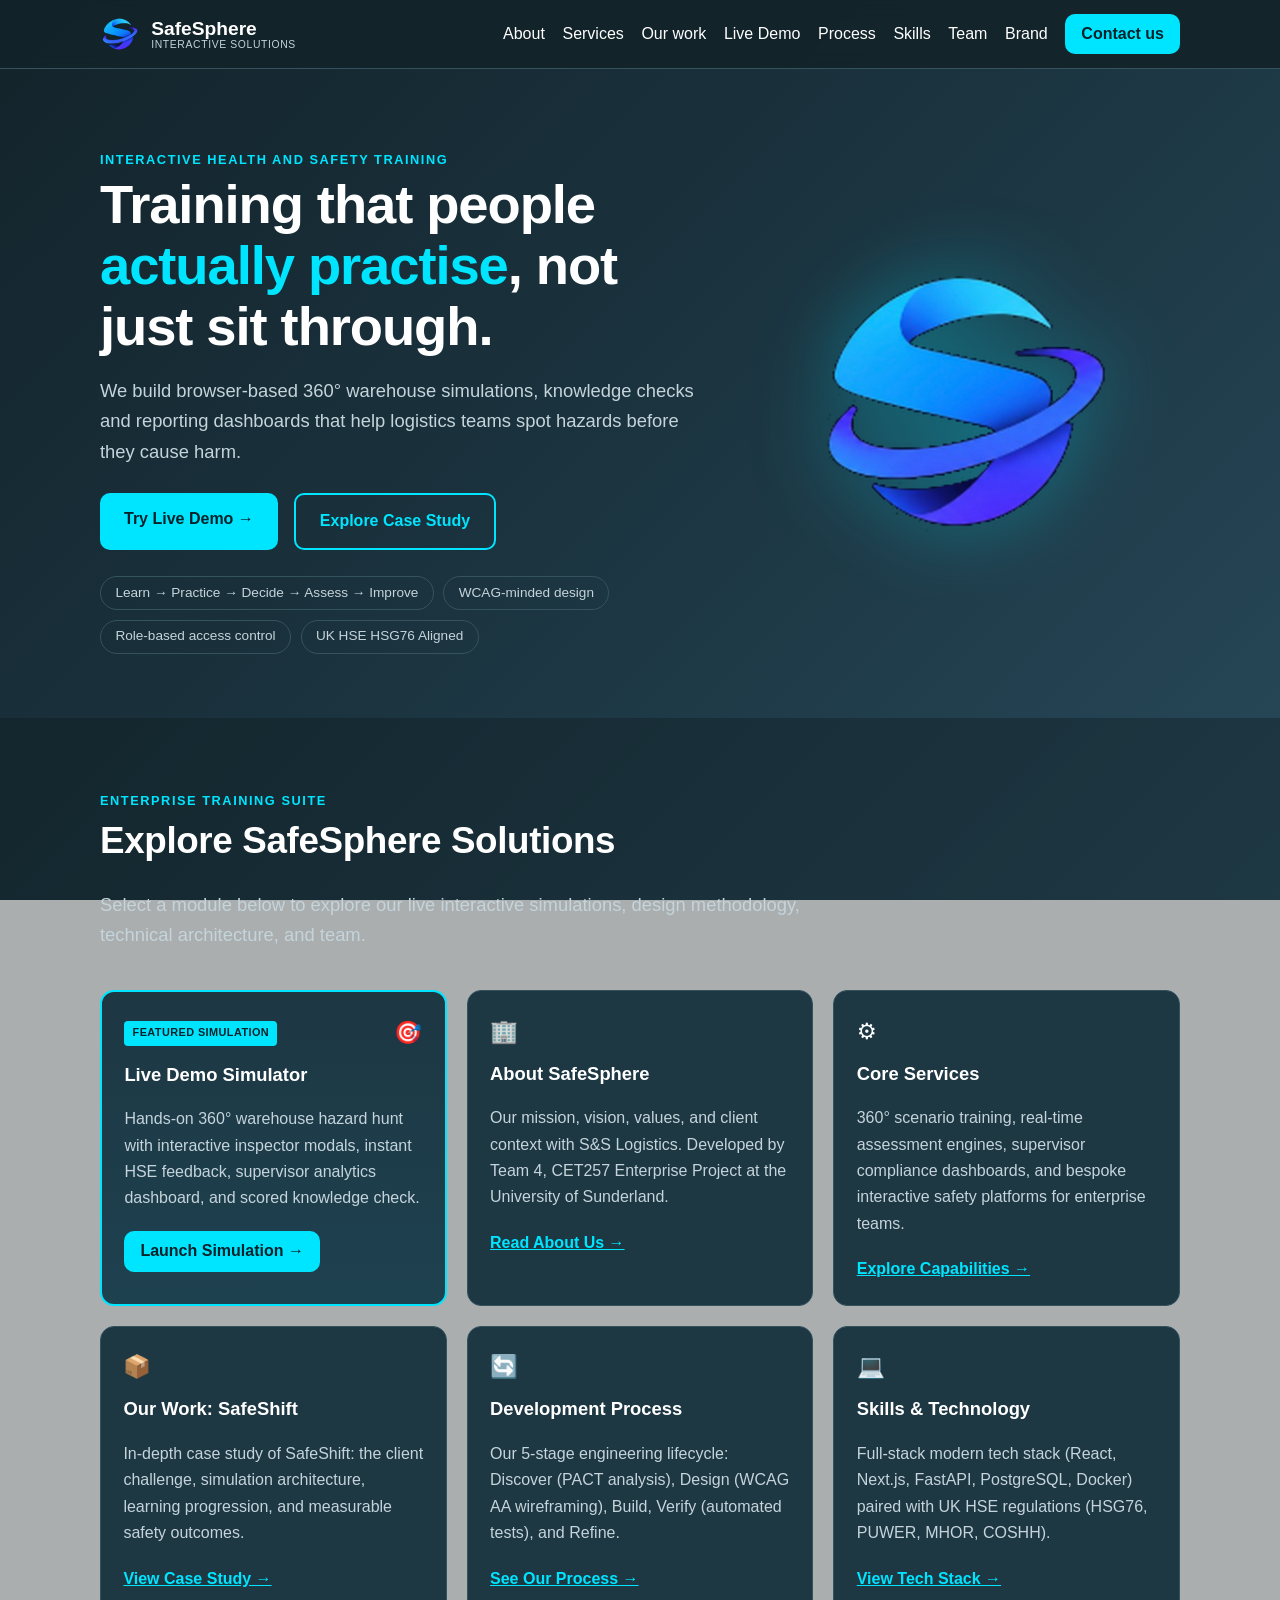
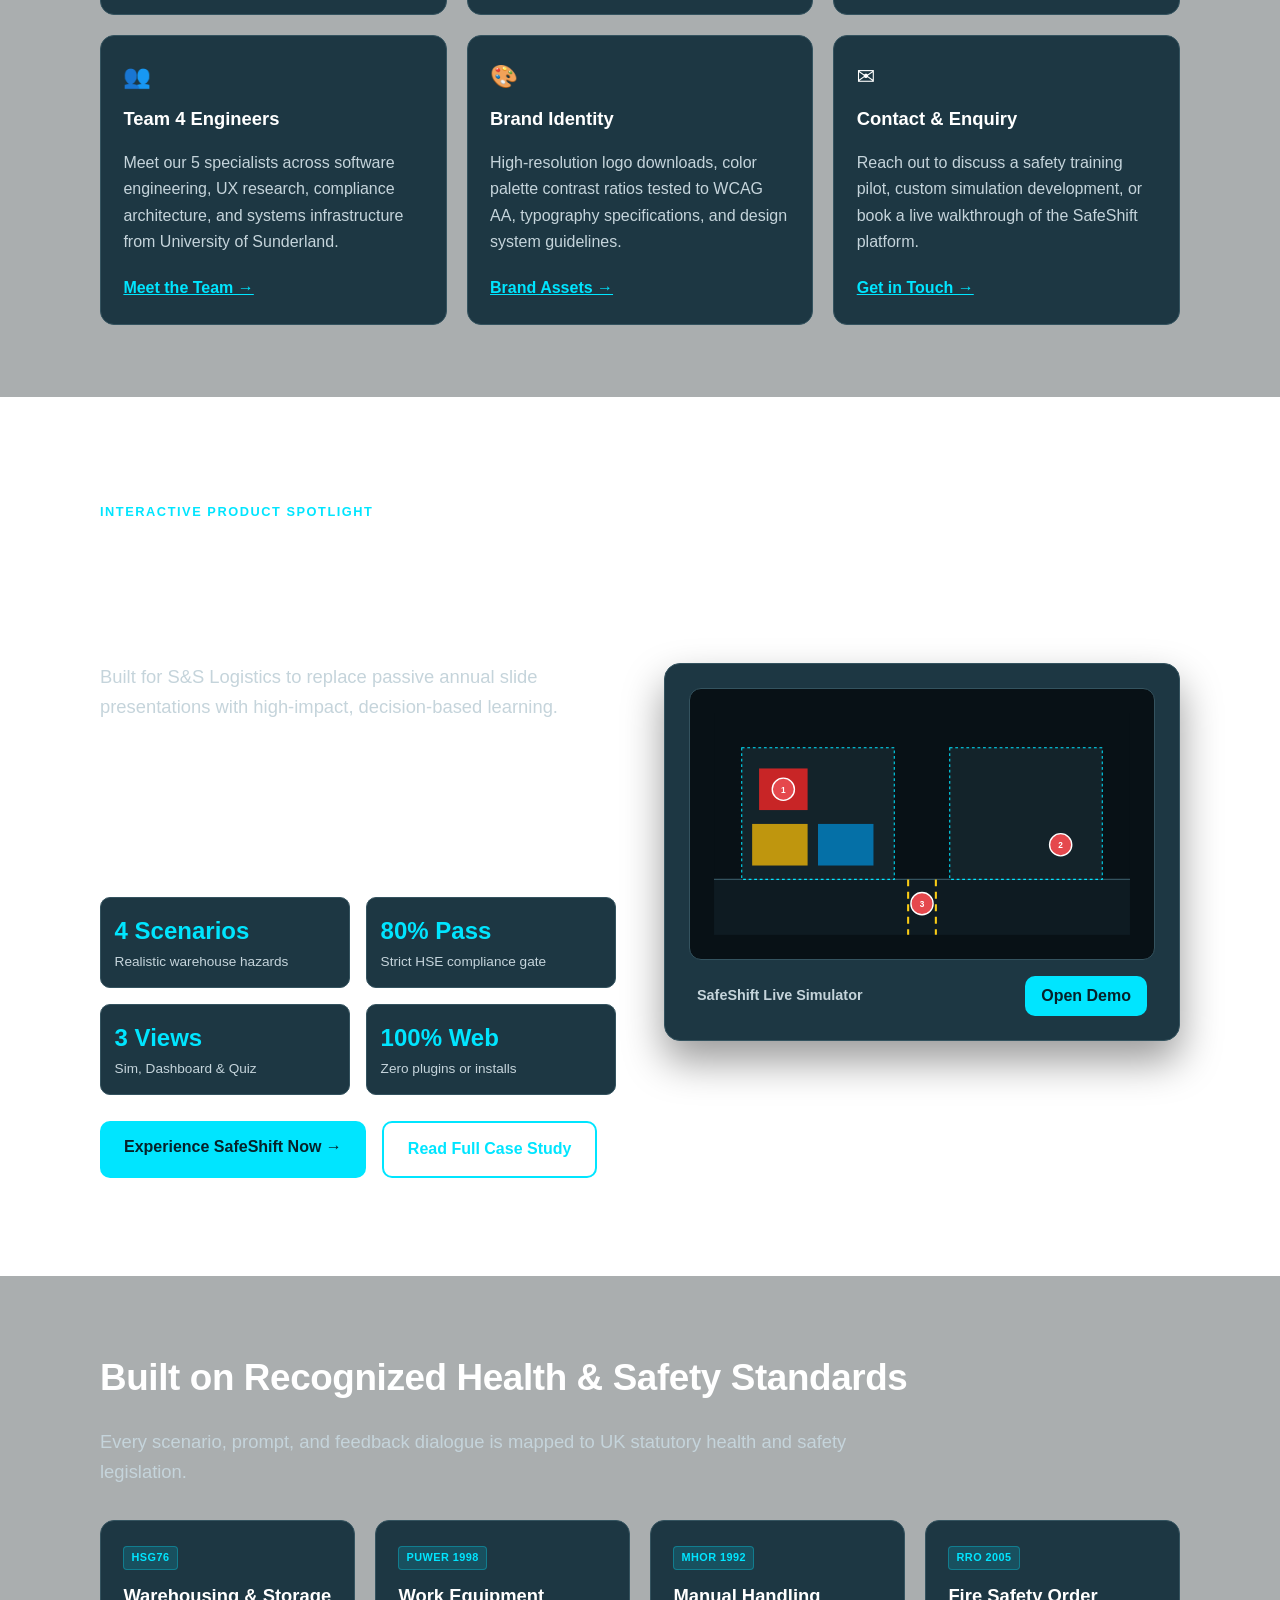
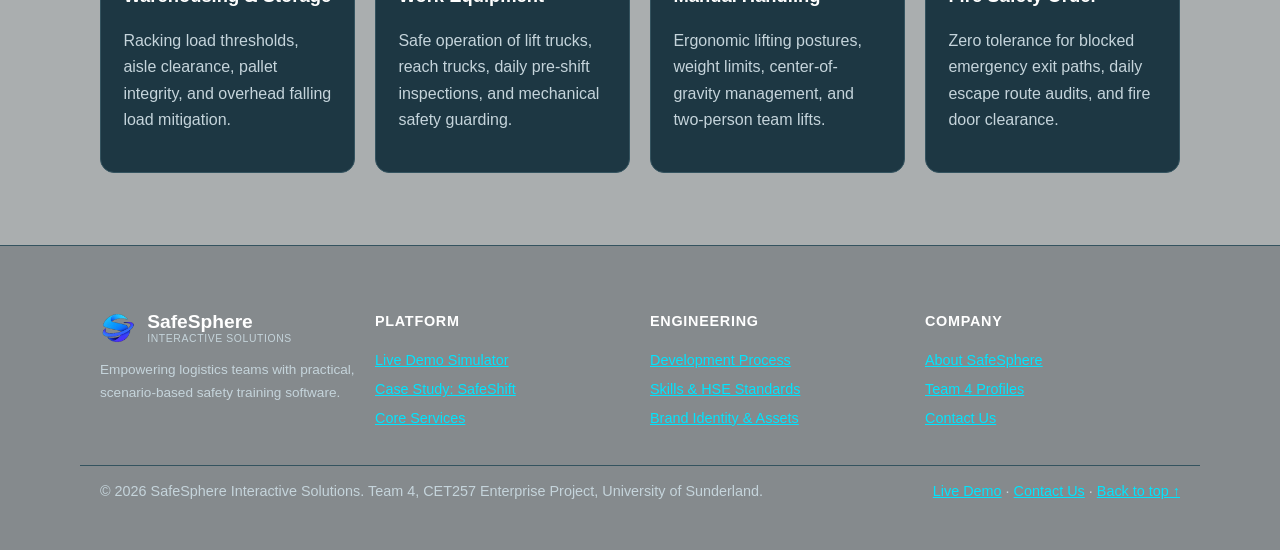
==== index.html @ 404e3660 "Add SafeSphere website and Vercel deployment configuration" ====
<!DOCTYPE html>
<html lang="en-GB">
<head>
  <meta charset="utf-8">
  <meta name="viewport" content="width=device-width, initial-scale=1">
  <title>SafeSphere Interactive Solutions | Interactive Health &amp; Safety Training Software</title>
  <meta name="description" content="SafeSphere Interactive Solutions designs browser-based 360° health and safety training platforms for warehouse and logistics teams. Built with Next.js, FastAPI and PostgreSQL.">
  <meta name="theme-color" content="#13232a">
  <link rel="icon" href="favicon.svg" type="image/svg+xml">
  <link rel="icon" href="favicon.png" type="image/png">
  <link rel="stylesheet" href="styles.css">
  <script type="application/ld+json">
  {
    "@context": "https://schema.org",
    "@type": "Organization",
    "name": "SafeSphere Interactive Solutions",
    "url": "http://localhost:3000/",
    "logo": "http://localhost:3000/logo.png",
    "description": "Interactive health and safety training software for warehouse and logistics teams.",
    "sameAs": ["https://linkedin.com", "https://github.com"]
  }
  </script>
</head>
<body>
  <a class="skip" href="#main">Skip to main content</a>

  <header class="site-header">
    <div class="wrap bar">
      <a class="brand" href="index.html" aria-label="SafeSphere Interactive Solutions, home">
        <img src="logo.png" alt="SafeSphere Logo" width="40" height="40">
        <span><strong>SafeSphere</strong><small>Interactive Solutions</small></span>
      </a>
      <button class="menu-btn" aria-expanded="false" aria-controls="nav">Menu</button>
      <nav id="nav" aria-label="Primary">
        <ul>
          <li><a href="about.html">About</a></li>
          <li><a href="services.html">Services</a></li>
          <li><a href="work.html">Our work</a></li>
          <li><a href="demo.html">Live Demo</a></li>
          <li><a href="process.html">Process</a></li>
          <li><a href="skills.html">Skills</a></li>
          <li><a href="team.html">Team</a></li>
          <li><a href="brand.html">Brand</a></li>
          <li><a class="btn btn-sm" href="contact.html">Contact us</a></li>
        </ul>
      </nav>
    </div>
  </header>

  <main id="main">
    <!-- Hero Section -->
    <section class="hero" id="top">
      <div class="wrap hero-grid">
        <div>
          <p class="eyebrow">Interactive health and safety training</p>
          <h1>Training that people <span class="hl">actually practise</span>, not just sit through.</h1>
          <p class="lead">We build browser-based 360° warehouse simulations, knowledge checks and reporting dashboards that help logistics teams spot hazards before they cause harm.</p>
          <div class="actions">
            <a class="btn" href="demo.html">Try Live Demo →</a>
            <a class="btn btn-ghost" href="work.html">Explore Case Study</a>
          </div>
          <ul class="chips" aria-label="Key facts">
            <li>Learn → Practice → Decide → Assess → Improve</li>
            <li>WCAG-minded design</li>
            <li>Role-based access control</li>
            <li>UK HSE HSG76 Aligned</li>
          </ul>
        </div>
        <div class="hero-art" aria-hidden="true">
          <img src="logo.png" alt="SafeSphere 360 Logo" width="320" height="320">
        </div>
      </div>
    </section>

    <!-- Platform Overview Grid -->
    <section class="section alt">
      <div class="wrap">
        <p class="eyebrow">Enterprise Training Suite</p>
        <h2>Explore SafeSphere Solutions</h2>
        <p class="lead narrow">Select a module below to explore our live interactive simulations, design methodology, technical architecture, and team.</p>

        <div class="grid three" style="margin-top:2.5rem;">
          <!-- Live Demo Card -->
          <article class="card" style="border: 2px solid var(--accent); background: linear-gradient(180deg, var(--surface), #1e4150);">
            <div style="display:flex; justify-content:space-between; align-items:center; margin-bottom:.5rem;">
              <span class="hazard-badge" style="background:var(--accent); color:var(--on-accent); font-weight:800;">Featured Simulation</span>
              <span style="font-size:1.4rem;">🎯</span>
            </div>
            <h3><a href="demo.html" style="text-decoration:none; color:inherit;">Live Demo Simulator</a></h3>
            <p>Hands-on 360° warehouse hazard hunt with interactive inspector modals, instant HSE feedback, supervisor analytics dashboard, and scored knowledge check.</p>
            <div style="margin-top:1.2rem;">
              <a class="btn btn-sm" href="demo.html">Launch Simulation →</a>
            </div>
          </article>

          <!-- About Card -->
          <article class="card">
            <div style="font-size:1.4rem; margin-bottom:.5rem;">🏢</div>
            <h3><a href="about.html" style="text-decoration:none; color:inherit;">About SafeSphere</a></h3>
            <p>Our mission, vision, values, and client context with S&amp;S Logistics. Developed by Team 4, CET257 Enterprise Project at the University of Sunderland.</p>
            <div style="margin-top:1.2rem;">
              <a href="about.html" style="font-weight:700;">Read About Us →</a>
            </div>
          </article>

          <!-- Services Card -->
          <article class="card">
            <div style="font-size:1.4rem; margin-bottom:.5rem;">⚙️</div>
            <h3><a href="services.html" style="text-decoration:none; color:inherit;">Core Services</a></h3>
            <p>360° scenario training, real-time assessment engines, supervisor compliance dashboards, and bespoke interactive safety platforms for enterprise teams.</p>
            <div style="margin-top:1.2rem;">
              <a href="services.html" style="font-weight:700;">Explore Capabilities →</a>
            </div>
          </article>

          <!-- Our Work Card -->
          <article class="card">
            <div style="font-size:1.4rem; margin-bottom:.5rem;">📦</div>
            <h3><a href="work.html" style="text-decoration:none; color:inherit;">Our Work: SafeShift</a></h3>
            <p>In-depth case study of SafeShift: the client challenge, simulation architecture, learning progression, and measurable safety outcomes.</p>
            <div style="margin-top:1.2rem;">
              <a href="work.html" style="font-weight:700;">View Case Study →</a>
            </div>
          </article>

          <!-- Process Card -->
          <article class="card">
            <div style="font-size:1.4rem; margin-bottom:.5rem;">🔄</div>
            <h3><a href="process.html" style="text-decoration:none; color:inherit;">Development Process</a></h3>
            <p>Our 5-stage engineering lifecycle: Discover (PACT analysis), Design (WCAG AA wireframing), Build, Verify (automated tests), and Refine.</p>
            <div style="margin-top:1.2rem;">
              <a href="process.html" style="font-weight:700;">See Our Process →</a>
            </div>
          </article>

          <!-- Skills Card -->
          <article class="card">
            <div style="font-size:1.4rem; margin-bottom:.5rem;">💻</div>
            <h3><a href="skills.html" style="text-decoration:none; color:inherit;">Skills &amp; Technology</a></h3>
            <p>Full-stack modern tech stack (React, Next.js, FastAPI, PostgreSQL, Docker) paired with UK HSE regulations (HSG76, PUWER, MHOR, COSHH).</p>
            <div style="margin-top:1.2rem;">
              <a href="skills.html" style="font-weight:700;">View Tech Stack →</a>
            </div>
          </article>

          <!-- Team Card -->
          <article class="card">
            <div style="font-size:1.4rem; margin-bottom:.5rem;">👥</div>
            <h3><a href="team.html" style="text-decoration:none; color:inherit;">Team 4 Engineers</a></h3>
            <p>Meet our 5 specialists across software engineering, UX research, compliance architecture, and systems infrastructure from University of Sunderland.</p>
            <div style="margin-top:1.2rem;">
              <a href="team.html" style="font-weight:700;">Meet the Team →</a>
            </div>
          </article>

          <!-- Brand Card -->
          <article class="card">
            <div style="font-size:1.4rem; margin-bottom:.5rem;">🎨</div>
            <h3><a href="brand.html" style="text-decoration:none; color:inherit;">Brand Identity</a></h3>
            <p>High-resolution logo downloads, color palette contrast ratios tested to WCAG AA, typography specifications, and design system guidelines.</p>
            <div style="margin-top:1.2rem;">
              <a href="brand.html" style="font-weight:700;">Brand Assets →</a>
            </div>
          </article>

          <!-- Contact Card -->
          <article class="card">
            <div style="font-size:1.4rem; margin-bottom:.5rem;">✉️</div>
            <h3><a href="contact.html" style="text-decoration:none; color:inherit;">Contact &amp; Enquiry</a></h3>
            <p>Reach out to discuss a safety training pilot, custom simulation development, or book a live walkthrough of the SafeShift platform.</p>
            <div style="margin-top:1.2rem;">
              <a href="contact.html" style="font-weight:700;">Get in Touch →</a>
            </div>
          </article>
        </div>
      </div>
    </section>

    <!-- SafeShift Featured Showcase -->
    <section class="section">
      <div class="wrap">
        <div class="grid two" style="align-items:center; gap:3rem;">
          <div>
            <p class="eyebrow">Interactive Product Spotlight</p>
            <h2>SafeShift Warehouse Simulation</h2>
            <p class="lead">Built for S&amp;S Logistics to replace passive annual slide presentations with high-impact, decision-based learning.</p>
            <p>Traversing 5 interactive warehouse zones, workers encounter real-life scenarios: unstable pallet stacking, blocked fire escape exits, hazardous lifting postures, and chemical transit spills. Operatives must evaluate risks, select the proper HSE corrective procedure, and receive instantaneous coaching.</p>
            
            <div style="display:grid; grid-template-columns:repeat(2,1fr); gap:1rem; margin:1.5rem 0;">
              <div style="background:var(--surface); padding:.85rem; border-radius:10px; border:1px solid var(--line);">
                <div style="font-size:1.5rem; font-weight:800; color:var(--accent);">4 Scenarios</div>
                <div style="font-size:.85rem; color:var(--muted);">Realistic warehouse hazards</div>
              </div>
              <div style="background:var(--surface); padding:.85rem; border-radius:10px; border:1px solid var(--line);">
                <div style="font-size:1.5rem; font-weight:800; color:var(--accent);">80% Pass</div>
                <div style="font-size:.85rem; color:var(--muted);">Strict HSE compliance gate</div>
              </div>
              <div style="background:var(--surface); padding:.85rem; border-radius:10px; border:1px solid var(--line);">
                <div style="font-size:1.5rem; font-weight:800; color:var(--accent);">3 Views</div>
                <div style="font-size:.85rem; color:var(--muted);">Sim, Dashboard &amp; Quiz</div>
              </div>
              <div style="background:var(--surface); padding:.85rem; border-radius:10px; border:1px solid var(--line);">
                <div style="font-size:1.5rem; font-weight:800; color:var(--accent);">100% Web</div>
                <div style="font-size:.85rem; color:var(--muted);">Zero plugins or installs</div>
              </div>
            </div>

            <div class="actions">
              <a class="btn" href="demo.html">Experience SafeShift Now →</a>
              <a class="btn btn-ghost" href="work.html">Read Full Case Study</a>
            </div>
          </div>

          <div style="background:var(--surface); border:1px solid var(--line); border-radius:16px; padding:1.5rem; text-align:center; box-shadow:0 20px 40px rgba(0,0,0,0.4);">
            <div style="background:#081116; border-radius:12px; padding:1.5rem; border:1px solid var(--line); margin-bottom:1rem;">
              <svg viewBox="0 0 600 320" style="width:100%; height:auto; display:block;" aria-label="SafeShift Simulation Preview">
                <rect width="600" height="320" fill="#081116"/>
                <rect x="0" y="240" width="600" height="80" fill="#0e1b22"/>
                <line x1="0" y1="240" x2="600" y2="240" stroke="#34535f" stroke-width="2"/>
                <!-- Racks -->
                <rect x="40" y="50" width="220" height="190" fill="#13232a" stroke="#00e5ff" stroke-width="1.5" stroke-dasharray="4,4"/>
                <rect x="340" y="50" width="220" height="190" fill="#13232a" stroke="#00e5ff" stroke-width="1.5" stroke-dasharray="4,4"/>
                <!-- Crates -->
                <rect x="55" y="160" width="80" height="60" fill="#eab308" opacity="0.8"/>
                <rect x="150" y="160" width="80" height="60" fill="#0284c7" opacity="0.8"/>
                <rect x="65" y="80" width="70" height="60" fill="#dc2626" opacity="0.9"/>
                <!-- Forklift Path -->
                <line x1="280" y1="240" x2="280" y2="320" stroke="#facc15" stroke-width="3" stroke-dasharray="10,8"/>
                <line x1="320" y1="240" x2="320" y2="320" stroke="#facc15" stroke-width="3" stroke-dasharray="10,8"/>
                <!-- Hotspot markers -->
                <circle cx="100" cy="110" r="16" fill="#e5484d" stroke="#fff" stroke-width="2"/>
                <text x="100" y="115" font-family="Arial" font-size="12" font-weight="bold" fill="#fff" text-anchor="middle">1</text>
                
                <circle cx="500" cy="190" r="16" fill="#e5484d" stroke="#fff" stroke-width="2"/>
                <text x="500" y="195" font-family="Arial" font-size="12" font-weight="bold" fill="#fff" text-anchor="middle">2</text>

                <circle cx="300" cy="275" r="16" fill="#e5484d" stroke="#fff" stroke-width="2"/>
                <text x="300" y="280" font-family="Arial" font-size="12" font-weight="bold" fill="#fff" text-anchor="middle">3</text>
              </svg>
            </div>
            <div style="display:flex; justify-content:space-between; align-items:center; padding:0 .5rem;">
              <span style="font-size:.9rem; color:var(--muted); font-weight:600;">SafeShift Live Simulator</span>
              <a class="btn btn-sm" href="demo.html">Open Demo</a>
            </div>
          </div>
        </div>
      </div>
    </section>

    <!-- Client & Compliance Highlights -->
    <section class="section alt">
      <div class="wrap">
        <h2>Built on Recognized Health &amp; Safety Standards</h2>
        <p class="lead narrow">Every scenario, prompt, and feedback dialogue is mapped to UK statutory health and safety legislation.</p>
        <div class="grid four" style="margin-top:2rem;">
          <article class="card">
            <span class="hazard-badge" style="margin-bottom:.5rem; display:inline-block;">HSG76</span>
            <h3>Warehousing &amp; Storage</h3>
            <p>Racking load thresholds, aisle clearance, pallet integrity, and overhead falling load mitigation.</p>
          </article>
          <article class="card">
            <span class="hazard-badge" style="margin-bottom:.5rem; display:inline-block;">PUWER 1998</span>
            <h3>Work Equipment</h3>
            <p>Safe operation of lift trucks, reach trucks, daily pre-shift inspections, and mechanical safety guarding.</p>
          </article>
          <article class="card">
            <span class="hazard-badge" style="margin-bottom:.5rem; display:inline-block;">MHOR 1992</span>
            <h3>Manual Handling</h3>
            <p>Ergonomic lifting postures, weight limits, center-of-gravity management, and two-person team lifts.</p>
          </article>
          <article class="card">
            <span class="hazard-badge" style="margin-bottom:.5rem; display:inline-block;">RRO 2005</span>
            <h3>Fire Safety Order</h3>
            <p>Zero tolerance for blocked emergency exit paths, daily escape route audits, and fire door clearance.</p>
          </article>
        </div>
      </div>
    </section>
  </main>

  <footer class="site-footer">
    <div class="wrap" style="padding-top:2rem; padding-bottom:2rem; border-bottom:1px solid var(--line);">
      <div class="grid four" style="margin-top:0;">
        <div>
          <a class="brand" href="index.html" style="margin-bottom:.8rem;">
            <img src="logo.png" alt="SafeSphere Logo" width="36" height="36">
            <span><strong>SafeSphere</strong><small>Interactive Solutions</small></span>
          </a>
          <p style="font-size:.85rem; color:var(--muted);">Empowering logistics teams with practical, scenario-based safety training software.</p>
        </div>
        <div>
          <strong style="color:var(--fg); display:block; margin-bottom:.8rem; font-size:.9rem; text-transform:uppercase; letter-spacing:.05em;">Platform</strong>
          <ul style="list-style:none; padding:0; margin:0; line-height:2; font-size:.9rem;">
            <li><a href="demo.html">Live Demo Simulator</a></li>
            <li><a href="work.html">Case Study: SafeShift</a></li>
            <li><a href="services.html">Core Services</a></li>
          </ul>
        </div>
        <div>
          <strong style="color:var(--fg); display:block; margin-bottom:.8rem; font-size:.9rem; text-transform:uppercase; letter-spacing:.05em;">Engineering</strong>
          <ul style="list-style:none; padding:0; margin:0; line-height:2; font-size:.9rem;">
            <li><a href="process.html">Development Process</a></li>
            <li><a href="skills.html">Skills &amp; HSE Standards</a></li>
            <li><a href="brand.html">Brand Identity &amp; Assets</a></li>
          </ul>
        </div>
        <div>
          <strong style="color:var(--fg); display:block; margin-bottom:.8rem; font-size:.9rem; text-transform:uppercase; letter-spacing:.05em;">Company</strong>
          <ul style="list-style:none; padding:0; margin:0; line-height:2; font-size:.9rem;">
            <li><a href="about.html">About SafeSphere</a></li>
            <li><a href="team.html">Team 4 Profiles</a></li>
            <li><a href="contact.html">Contact Us</a></li>
          </ul>
        </div>
      </div>
    </div>
    <div class="wrap foot">
      <p>&copy; <span id="year">2026</span> SafeSphere Interactive Solutions. Team 4, CET257 Enterprise Project, University of Sunderland.</p>
      <p><a href="demo.html">Live Demo</a> · <a href="contact.html">Contact Us</a> · <a href="#top">Back to top ↑</a></p>
    </div>
  </footer>

  <script src="script.js?v=20261014_06"></script>
</body>
</html>
---- styles.css ----
:root{
  --canvas:#13232a; --mid:#1b3440; --end:#28495a;
  --surface:#1d3743; --raised:#244552; --line:#34535f;
  --fg:#fff; --muted:#c5d4db;
  --accent:#00e5ff; --accent-h:#70efff; --on-accent:#06222a;
  --red:#e5484d;
  --font:"Helvetica Neue",Helvetica,Arial,system-ui,sans-serif;
  --max:1120px;
}
*{box-sizing:border-box}
html{scroll-behavior:smooth;scroll-padding-top:5rem}
body{margin:0;font-family:var(--font);line-height:1.65;color:var(--fg);
  background:linear-gradient(135deg,var(--canvas),var(--mid) 50%,var(--end)) fixed}
img{max-width:100%;height:auto}
a{color:var(--accent)}
a:hover{color:var(--accent-h)}
:focus-visible{outline:3px solid var(--accent);outline-offset:3px}
.wrap{max-width:var(--max);margin:0 auto;padding:0 1.25rem}
.narrow{max-width:760px}
.sr{position:absolute;width:1px;height:1px;overflow:hidden;clip:rect(0 0 0 0)}
.skip{position:absolute;left:-999px;top:0;background:var(--accent);color:var(--on-accent);padding:.75rem 1rem;z-index:100}
.skip:focus{left:0}

.site-header{position:sticky;top:0;z-index:50;background:rgba(19,35,42,.92);backdrop-filter:blur(8px);border-bottom:1px solid var(--line)}
.bar{display:flex;align-items:center;justify-content:space-between;min-height:68px;gap:1rem}
.brand{display:flex;align-items:center;gap:.7rem;text-decoration:none;color:var(--fg)}
.brand span{display:flex;flex-direction:column;line-height:1.1}
.brand strong{font-size:1.2rem}
.brand small{font-size:.65rem;letter-spacing:.06em;color:var(--muted);text-transform:uppercase}
nav ul{display:flex;gap:1.1rem;align-items:center;list-style:none;margin:0;padding:0}
nav a{color:var(--fg);text-decoration:none;font-weight:500;transition:color .15s}
nav a:hover{color:var(--accent)}
nav a.active,nav a[aria-current="page"]{color:var(--accent)!important;font-weight:700}
.menu-btn{display:none;background:none;border:1px solid var(--line);color:var(--fg);padding:.5rem .9rem;border-radius:8px;font:inherit;cursor:pointer}
.page-hero{padding:4.5rem 0 2.5rem;border-bottom:1px solid var(--line);background:rgba(12,23,28,.35)}
.page-hero h1{margin:.2rem 0 .6rem}

.btn{display:inline-block;background:var(--accent);color:var(--on-accent)!important;font:inherit;font-weight:700;padding:.85rem 1.5rem;border-radius:10px;border:0;text-decoration:none;cursor:pointer;transition:transform .15s,background .15s}
.btn:hover{background:var(--accent-h);transform:translateY(-1px)}
.btn-ghost{background:transparent;color:var(--accent)!important;border:2px solid var(--accent)}
.btn-ghost:hover{background:rgba(0,229,255,.1)}
.btn-sm{padding:.45rem 1rem}

.hero{padding:5rem 0 4rem}
.hero-grid{display:grid;grid-template-columns:1.4fr 1fr;gap:3rem;align-items:center}
h1{font-size:clamp(2rem,5vw,3.4rem);line-height:1.12;margin:.3rem 0 1rem;letter-spacing:-.02em}
.hl{color:var(--accent)}
.eyebrow{text-transform:uppercase;letter-spacing:.12em;font-size:.8rem;font-weight:700;color:var(--accent);margin:0}
.lead{font-size:1.15rem;color:var(--muted)}
.actions{display:flex;gap:1rem;flex-wrap:wrap;margin:1.6rem 0}
.chips{display:flex;gap:.6rem;flex-wrap:wrap;list-style:none;padding:0;margin:0}
.chips li{border:1px solid var(--line);border-radius:999px;padding:.3rem .9rem;font-size:.85rem;color:var(--muted)}
.hero-art{display:flex;justify-content:center}
.hero-art img{width:min(320px,80%);filter:drop-shadow(0 0 40px rgba(0,229,255,.35))}

.section{padding:4.5rem 0}
.section.alt{background:rgba(12,23,28,.35)}
h2{font-size:clamp(1.6rem,3.5vw,2.3rem);margin:0 0 1rem;letter-spacing:-.01em}
h3{margin:.2rem 0 .5rem;font-size:1.15rem}
.grid{display:grid;gap:1.25rem;margin-top:2rem}
.grid.two{grid-template-columns:repeat(2,1fr)}
.grid.three{grid-template-columns:repeat(3,1fr)}
.grid.four{grid-template-columns:repeat(4,1fr)}
.card{background:var(--surface);border:1px solid var(--line);border-radius:14px;padding:1.4rem;transition:transform .2s,border-color .2s}
.card:hover{transform:translateY(-3px);border-color:var(--accent)}
.card p,.card li{color:var(--muted)}
.tick{list-style:none;padding:0}
.tick li{padding-left:1.6rem;position:relative;margin:.4rem 0}
.tick li::before{content:"\2713";position:absolute;left:0;color:var(--accent);font-weight:700}
.note{font-size:.9rem;color:var(--muted)}

.case{display:grid;grid-template-columns:1.6fr 1fr;gap:2rem;margin-top:1.5rem;align-items:start}
dl{margin:0}dt{font-weight:700;margin-top:.8rem}dd{margin:0;color:var(--muted)}

.steps{list-style:none;counter-reset:s;display:grid;grid-template-columns:repeat(5,1fr);gap:1rem;padding:0;margin-top:2rem}
.steps li{counter-increment:s;background:var(--surface);border:1px solid var(--line);border-radius:14px;padding:1.2rem}
.steps li::before{content:counter(s);display:grid;place-items:center;width:2rem;height:2rem;border-radius:50%;background:var(--accent);color:var(--on-accent);font-weight:700;margin-bottom:.6rem}
.steps p{color:var(--muted);font-size:.92rem;margin:0}

.pills{list-style:none;display:flex;flex-wrap:wrap;gap:.5rem;padding:0;margin:0}
.pills li{background:var(--raised);padding:.3rem .8rem;border-radius:999px;font-size:.88rem;color:var(--fg)}
.person{text-align:center}
.avatar{width:72px;height:72px;border-radius:50%;background:var(--raised);border:2px solid var(--accent);display:grid;place-items:center;margin:0 auto .8rem;font-weight:700}
.role{color:var(--accent)!important;font-weight:600}
.logo-demo{background:var(--canvas);border-radius:12px;display:grid;place-items:center;padding:1.2rem;margin-bottom:1rem}
.swatches{list-style:none;padding:0;display:grid;gap:.5rem}
.swatches li{display:flex;align-items:center;gap:.8rem;color:var(--fg)}
.swatches span{width:34px;height:34px;border-radius:8px;flex:none}
code{background:#0f1d24;padding:.1rem .4rem;border-radius:4px;color:var(--muted)}

.cta{text-align:center}
.cta .wrap{margin:0 auto}
.form{display:grid;gap:.4rem;text-align:left;margin:1.5rem 0}
.form label{font-weight:600;margin-top:.6rem}
.form input,.form textarea{background:#0f1d24;border:1px solid #7f9ca8;color:var(--fg);padding:.8rem;border-radius:8px;font:inherit}
.form .btn{margin-top:1rem;justify-self:start}

/* --- Interactive Demo & Simulator Styles --- */
.demo-wrapper{background:var(--surface);border:1px solid var(--line);border-radius:18px;overflow:hidden;margin-top:2rem;box-shadow:0 16px 40px rgba(0,0,0,.4)}
.demo-header-bar{display:flex;justify-content:space-between;align-items:center;flex-wrap:wrap;gap:1rem;padding:1rem 1.4rem;background:var(--raised);border-bottom:1px solid var(--line)}
.demo-tabs{display:flex;gap:.5rem;flex-wrap:wrap}
.demo-tab-btn{background:transparent;color:var(--muted);border:1px solid var(--line);padding:.5rem 1rem;border-radius:8px;font:inherit;font-weight:600;cursor:pointer;display:inline-flex;align-items:center;gap:.4rem;transition:all .15s ease;user-select:none}
.demo-tab-btn *{pointer-events:none}
.demo-tab-btn:hover{color:var(--fg);border-color:var(--accent)}
.demo-tab-btn.active{background:var(--accent);color:var(--on-accent);border-color:var(--accent)}
.demo-status-pill{display:inline-flex;align-items:center;gap:.5rem;font-size:.85rem;color:var(--muted);background:var(--canvas);padding:.35rem .85rem;border-radius:999px;border:1px solid var(--line)}
.demo-status-dot{width:8px;height:8px;border-radius:50%;background:#22c55e;box-shadow:0 0 8px #22c55e}
.demo-content-area{padding:1.4rem}
.demo-view{display:none}
.demo-view.active{display:block;animation:fadeIn .3s ease}

/* Simulator View */
.sim-viewport{position:relative;background:#081116;border-radius:14px;overflow:hidden;border:1px solid var(--line)}
.sim-hud{display:flex;justify-content:space-between;align-items:center;flex-wrap:wrap;gap:1rem;padding:.85rem 1.25rem;background:rgba(19,35,42,.95);border-bottom:1px solid var(--line)}
.sim-metrics{display:flex;gap:1.4rem;align-items:center;flex-wrap:wrap}
.sim-metric-item{font-size:.9rem;color:var(--muted)}
.sim-metric-item strong{color:var(--accent);font-size:1.15rem;margin-left:.25rem}
.sim-reset-btn{background:transparent;color:var(--muted);border:1px solid var(--line);padding:.35rem .85rem;border-radius:6px;font:inherit;font-size:.85rem;cursor:pointer;transition:all .15s}
.sim-reset-btn:hover{color:var(--fg);border-color:var(--accent)}
.sim-stage{position:relative;width:100%;max-width:880px;margin:0 auto;aspect-ratio:800/450;overflow:hidden;border-radius:10px}
.sim-stage svg{width:100%;height:100%;display:block}
.hotspot-group{cursor:pointer;transition:transform .2s ease;pointer-events:all}
.hotspot-group *{pointer-events:all}
.hotspot-group:hover{transform:scale(1.15)}
.hotspot-group:focus-visible{outline:3px solid var(--accent);outline-offset:4px}
.hotspot-pulse{animation:pulse-hazard 2s infinite;transform-origin:center}
@keyframes pulse-hazard{
  0%{r:16;opacity:.85}
  50%{r:26;opacity:.25}
  100%{r:34;opacity:0}
}
.hotspot-group.resolved .hotspot-pulse{display:none}
.hotspot-group.resolved .hotspot-core{fill:#22c55e!important;stroke:#15803d!important}
.hotspot-group.resolved .hotspot-icon{fill:#fff}

/* HTML Hotspot Overlays on Warehouse Scene */
.hotspots-overlay{position:absolute;top:0;left:0;width:100%;height:100%;pointer-events:none}
.scene-hotspot-btn{position:absolute;transform:translate(-50%,-50%);width:42px;height:42px;border-radius:50%;background:var(--red);border:2.5px solid #fff;color:#fff;font-weight:900;font-size:1.05rem;display:grid;place-items:center;cursor:pointer;pointer-events:all;box-shadow:0 0 18px rgba(229,72,77,.85);transition:transform .2s,background .2s,box-shadow .2s;z-index:8;padding:0;font-family:var(--font)}
.scene-hotspot-btn:hover{transform:translate(-50%,-50%) scale(1.22);box-shadow:0 0 26px rgba(229,72,77,1)}
.scene-hotspot-btn:focus-visible{outline:3px solid var(--accent);outline-offset:3px}
.scene-hotspot-btn .hotspot-pulse-ring{position:absolute;top:-8px;left:-8px;right:-8px;bottom:-8px;border-radius:50%;border:2px solid var(--red);animation:pulse-ring-css 1.8s infinite;pointer-events:none}
@keyframes pulse-ring-css{0%{transform:scale(.8);opacity:1}100%{transform:scale(1.7);opacity:0}}
.scene-hotspot-btn.resolved{background:#22c55e!important;border-color:#fff!important;box-shadow:0 0 14px rgba(34,197,94,.7)!important}
.scene-hotspot-btn.resolved .hotspot-pulse-ring{display:none!important}

/* Quick Hazard Select Grid */
.hazard-select-grid{display:grid;grid-template-columns:repeat(4,1fr);gap:.6rem;padding:.85rem 1.25rem;background:var(--raised);border-bottom:1px solid var(--line)}
.hazard-select-card{background:var(--surface);border:1.5px solid var(--line);color:var(--fg);padding:.75rem .85rem;border-radius:10px;text-align:left;cursor:pointer;display:flex;flex-direction:column;gap:.25rem;transition:all .15s ease;font:inherit;position:relative}
.hazard-select-card:hover{border-color:var(--accent);background:#254857;transform:translateY(-2px)}
.hazard-select-card.active{border-color:var(--accent);box-shadow:0 0 0 2px var(--accent);background:#254857}
.hazard-select-card.resolved{border-color:#22c55e!important;background:rgba(34,197,94,.14)!important}
.hazard-card-head{display:flex;justify-content:space-between;align-items:center}
.hazard-select-card .hazard-icon{font-size:.85rem;font-weight:700;color:var(--accent)}
.hazard-select-card.resolved .hazard-icon{color:#86efac!important}
.hazard-badge{font-size:.68rem;padding:.15rem .45rem;border-radius:4px;background:rgba(0,229,255,.15);color:var(--accent);border:1px solid rgba(0,229,255,.3);font-weight:700;letter-spacing:.04em;text-transform:uppercase}
.hazard-select-card.resolved .hazard-badge{background:rgba(34,197,94,.2);color:#86efac;border-color:rgba(34,197,94,.4)}
.hazard-select-card .hazard-name{font-size:.88rem;font-weight:600;line-height:1.2}
.hazard-select-card .hazard-sub{font-size:.73rem;color:var(--muted)}
.hazard-select-card .hazard-action-hint{font-size:.72rem;color:var(--accent);font-weight:600;margin-top:.15rem}

/* Centered Hazard Inspection Modal Dialog */
.sim-drawer{position:absolute;top:0;left:0;right:0;bottom:0;z-index:50;display:flex;align-items:center;justify-content:center;padding:1.2rem;opacity:0;pointer-events:none;visibility:hidden;transition:opacity .22s ease,visibility .22s ease}
.sim-drawer.open{opacity:1!important;pointer-events:all!important;visibility:visible!important}
.drawer-backdrop{position:absolute;top:0;left:0;width:100%;height:100%;background:rgba(7,16,21,.85);backdrop-filter:blur(8px);-webkit-backdrop-filter:blur(8px)}
.sim-drawer-modal{position:relative;z-index:2;width:100%;max-width:620px;max-height:94%;overflow-y:auto;background:#0f1f26;border:1.5px solid var(--accent);border-radius:14px;padding:1.6rem 1.8rem;box-shadow:0 24px 60px rgba(0,0,0,.85),0 0 35px rgba(0,229,255,.2);transform:scale(.94);transition:transform .22s cubic-bezier(.16,1,.3,1)}
.sim-drawer.open .sim-drawer-modal{transform:scale(1)}
.drawer-badge{display:inline-block;background:rgba(0,229,255,.15);color:var(--accent);font-size:.75rem;font-weight:700;letter-spacing:.06em;text-transform:uppercase;padding:.2rem .55rem;border-radius:4px;margin-bottom:.4rem;border:1px solid rgba(0,229,255,.3)}
.drawer-header{display:flex;justify-content:space-between;align-items:flex-start;gap:1rem;margin-bottom:.4rem}
.drawer-title{margin:0;font-size:1.25rem;color:var(--fg);line-height:1.3}
.drawer-close{background:rgba(255,255,255,.08);border:1px solid var(--line);color:var(--fg);font-size:1.4rem;cursor:pointer;width:34px;height:34px;border-radius:50%;display:grid;place-items:center;line-height:1;transition:all .15s;flex-shrink:0}
.drawer-close:hover{background:var(--accent);color:var(--on-accent);border-color:var(--accent)}
.drawer-reg{font-size:.85rem;color:var(--accent);margin:0 0 .6rem;font-weight:600}
.drawer-desc{font-size:.95rem;color:var(--muted);margin:0 0 1rem;line-height:1.5}
.drawer-prompt-title{font-size:.85rem;text-transform:uppercase;letter-spacing:.05em;color:var(--fg);margin:1.1rem 0 .5rem;font-weight:700}
.drawer-options{display:grid;gap:.65rem;margin:.6rem 0}
.drawer-opt-btn{display:flex;align-items:flex-start;gap:.9rem;text-align:left;background:#142730;border:1.5px solid #284b5c;color:#ffffff!important;padding:.95rem 1.2rem;border-radius:10px;font:inherit;font-size:.95rem;cursor:pointer;transition:all .18s cubic-bezier(.16,1,.3,1);line-height:1.4;width:100%}
.drawer-opt-btn .opt-letter{display:inline-grid;place-items:center;width:28px;height:28px;min-width:28px;border-radius:50%;background:#0c1a21;border:1.5px solid #3d687c;font-size:.85rem;font-weight:800;color:var(--accent);flex-shrink:0;margin-top:1px}
.drawer-opt-btn .opt-text{flex:1;color:#ffffff!important;font-weight:500}
.drawer-opt-btn:hover:not(:disabled){border-color:var(--accent);background:#1c3947;transform:translateX(3px);box-shadow:0 4px 14px rgba(0,229,255,.15)}
.drawer-opt-btn:hover:not(:disabled) .opt-letter{background:var(--accent);color:var(--on-accent);border-color:var(--accent)}
.drawer-opt-btn.opt-correct{border-color:#22c55e!important;background:rgba(34,197,94,.2)!important;color:#ffffff!important;box-shadow:0 0 16px rgba(34,197,94,.3)!important}
.drawer-opt-btn.opt-correct .opt-letter{background:#22c55e!important;color:#fff!important;border-color:#22c55e!important}
.drawer-opt-btn.opt-incorrect{border-color:var(--red)!important;background:rgba(229,72,77,.18)!important;color:#ffffff!important;box-shadow:0 0 16px rgba(229,72,77,.3)!important}
.drawer-opt-btn.opt-incorrect .opt-letter{background:var(--red)!important;color:#fff!important;border-color:var(--red)!important}
.drawer-opt-btn:disabled:not(.opt-correct):not(.opt-incorrect){opacity:.55;cursor:default}
.drawer-feedback{margin-top:.9rem;padding:.9rem 1.1rem;border-radius:8px;font-size:.92rem;display:none}
.drawer-feedback.correct{display:block;background:rgba(34,197,94,.18);border:1px solid #22c55e;color:#86efac}
.drawer-feedback.incorrect{display:block;background:rgba(229,72,77,.18);border:1px solid var(--red);color:#fca5a5}
.drawer-footer{display:flex;justify-content:space-between;align-items:center;margin-top:1.1rem;padding-top:.85rem;border-top:1px solid var(--line)}
.sim-hint{font-size:.85rem;color:var(--muted);display:flex;align-items:center;gap:.4rem;padding:.6rem 1rem;background:rgba(0,229,255,.07);border-top:1px solid var(--line)}

/* Completion Banner */
.sim-completion-banner{display:none;background:linear-gradient(135deg,rgba(0,229,255,.15),rgba(34,197,94,.15));border:2px solid var(--accent);border-radius:12px;padding:1.4rem;text-align:center;margin-top:1.2rem;animation:fadeIn .4s ease}
.sim-completion-banner.show{display:block}

/* Dashboard View */
.dash-kpis{display:grid;grid-template-columns:repeat(4,1fr);gap:1rem;margin-bottom:1.4rem}
.dash-kpi{background:var(--raised);border:1px solid var(--line);border-radius:12px;padding:1.1rem}
.dash-kpi-val{font-size:1.75rem;font-weight:700;color:var(--accent);line-height:1.1}
.dash-kpi-label{font-size:.85rem;color:var(--muted);margin-top:.35rem}
.dash-grid{display:grid;grid-template-columns:1fr 1.1fr;gap:1.25rem}
.dash-card{background:var(--raised);border:1px solid var(--line);border-radius:12px;padding:1.3rem}
.dash-skill-bar{margin:.85rem 0}
.dash-skill-head{display:flex;justify-content:space-between;font-size:.88rem;margin-bottom:.3rem}
.dash-progress-track{width:100%;height:8px;background:var(--canvas);border-radius:999px;overflow:hidden}
.dash-progress-fill{height:100%;background:linear-gradient(90deg,var(--accent),#22c55e);border-radius:999px;transition:width 1s ease}
.dash-table{width:100%;border-collapse:collapse;font-size:.88rem;margin-top:.6rem}
.dash-table th{text-align:left;padding:.5rem;border-bottom:1px solid var(--line);color:var(--muted);font-weight:600}
.dash-table td{padding:.6rem .5rem;border-bottom:1px solid rgba(52,83,95,.4)}
.badge-pass{display:inline-block;background:rgba(34,197,94,.2);color:#86efac;border:1px solid #22c55e;padding:.15rem .5rem;border-radius:4px;font-size:.75rem;font-weight:600}

/* Knowledge Check Assessment Module */
.quiz-box{background:linear-gradient(180deg,#12242c 0%,#0c181e 100%);border:1.5px solid var(--line);border-radius:16px;padding:2rem 2.2rem;max-width:780px;margin:0 auto;box-shadow:0 12px 36px rgba(0,0,0,.45)}
.quiz-q-num{display:inline-flex;align-items:center;gap:.5rem;font-size:.8rem;text-transform:uppercase;color:var(--accent);letter-spacing:.08em;font-weight:700;background:rgba(0,229,255,.1);border:1px solid rgba(0,229,255,.25);padding:.3rem .85rem;border-radius:999px;margin-bottom:1rem}
.quiz-question{font-size:1.25rem;font-weight:700;color:#ffffff;line-height:1.45;margin:0 0 1.5rem}
.quiz-options{display:grid;gap:.85rem}
.quiz-opt{display:flex;align-items:center;gap:1rem;width:100%;text-align:left;background:#152932;border:1.5px solid #284755;color:#ffffff!important;padding:1rem 1.25rem;border-radius:12px;font:inherit;font-size:1rem;font-weight:500;line-height:1.4;cursor:pointer;transition:all .2s cubic-bezier(.16,1,.3,1);box-shadow:0 2px 8px rgba(0,0,0,.25);position:relative}
.quiz-opt-badge{display:inline-grid;place-items:center;width:34px;height:34px;min-width:34px;border-radius:8px;background:#0d1a20;border:1.5px solid #33596a;color:var(--accent);font-size:.92rem;font-weight:800;transition:all .2s ease;flex-shrink:0}
.quiz-opt-text{flex:1;color:#ffffff!important;font-size:1rem;font-weight:500}
.quiz-opt-indicator{font-size:.92rem;font-weight:700;opacity:0;transition:opacity .2s ease;margin-left:auto;padding:.2rem .6rem;border-radius:4px}
.quiz-opt:hover:not(:disabled){border-color:var(--accent);background:#1c3845;transform:translateY(-2px);box-shadow:0 6px 20px rgba(0,229,255,.18)}
.quiz-opt:hover:not(:disabled) .quiz-opt-badge{background:var(--accent);color:var(--on-accent);border-color:var(--accent)}
.quiz-opt:focus-visible{outline:3px solid var(--accent);outline-offset:2px}
.quiz-opt.correct{border-color:#22c55e!important;background:rgba(34,197,94,.18)!important;color:#ffffff!important;box-shadow:0 0 18px rgba(34,197,94,.25)!important}
.quiz-opt.correct .quiz-opt-badge{background:#22c55e!important;color:#ffffff!important;border-color:#22c55e!important}
.quiz-opt.correct .quiz-opt-indicator{opacity:1;color:#86efac;background:rgba(34,197,94,.25)}
.quiz-opt.incorrect{border-color:var(--red)!important;background:rgba(229,72,77,.18)!important;color:#ffffff!important;box-shadow:0 0 18px rgba(229,72,77,.25)!important}
.quiz-opt.incorrect .quiz-opt-badge{background:var(--red)!important;color:#ffffff!important;border-color:var(--red)!important}
.quiz-opt.incorrect .quiz-opt-indicator{opacity:1;color:#fca5a5;background:rgba(229,72,77,.25)}
.quiz-opt:disabled:not(.correct):not(.incorrect){opacity:.55;cursor:default;background:#101f25;border-color:#1e3540}
.quiz-actions{display:flex;justify-content:space-between;align-items:center;margin-top:1.6rem;padding-top:1.2rem;border-top:1px solid var(--line)}

@keyframes fadeIn{from{opacity:0;transform:translateY(6px)}to{opacity:1;transform:translateY(0)}}

.site-footer{border-top:1px solid var(--line);padding:2rem 0;background:rgba(12,23,28,.5)}
.foot{display:flex;justify-content:space-between;gap:1rem;flex-wrap:wrap;font-size:.9rem;color:var(--muted)}

@media (max-width:980px){
  .grid.four{grid-template-columns:repeat(2,1fr)}
  .steps{grid-template-columns:repeat(2,1fr)}
  .dash-kpis{grid-template-columns:repeat(2,1fr)}
  .dash-grid{grid-template-columns:1fr}
}
@media (max-width:820px){
  .menu-btn{display:block}
  nav{display:none;position:absolute;top:68px;left:0;right:0;background:var(--canvas);border-bottom:1px solid var(--line);padding:1rem 1.25rem}
  nav.open{display:block}
  nav ul{flex-direction:column;align-items:flex-start}
  .hero-grid,.case,.grid.two,.grid.three{grid-template-columns:1fr}
  .hero-art{order:-1}
  .sim-stage{min-height:360px}
  .hazard-select-grid{grid-template-columns:repeat(2,1fr)}
}
@media (max-width:640px){
  .dash-kpis{grid-template-columns:1fr}
  .sim-hud{flex-direction:column;align-items:flex-start}
  .demo-header-bar{flex-direction:column;align-items:flex-start}
  .drawer-header{flex-direction:column}
}
@media (max-width:520px){.grid.four,.steps{grid-template-columns:1fr};.hazard-select-grid{grid-template-columns:1fr}}
@media (prefers-reduced-motion:reduce){*{transition:none!important;scroll-behavior:auto!important}}
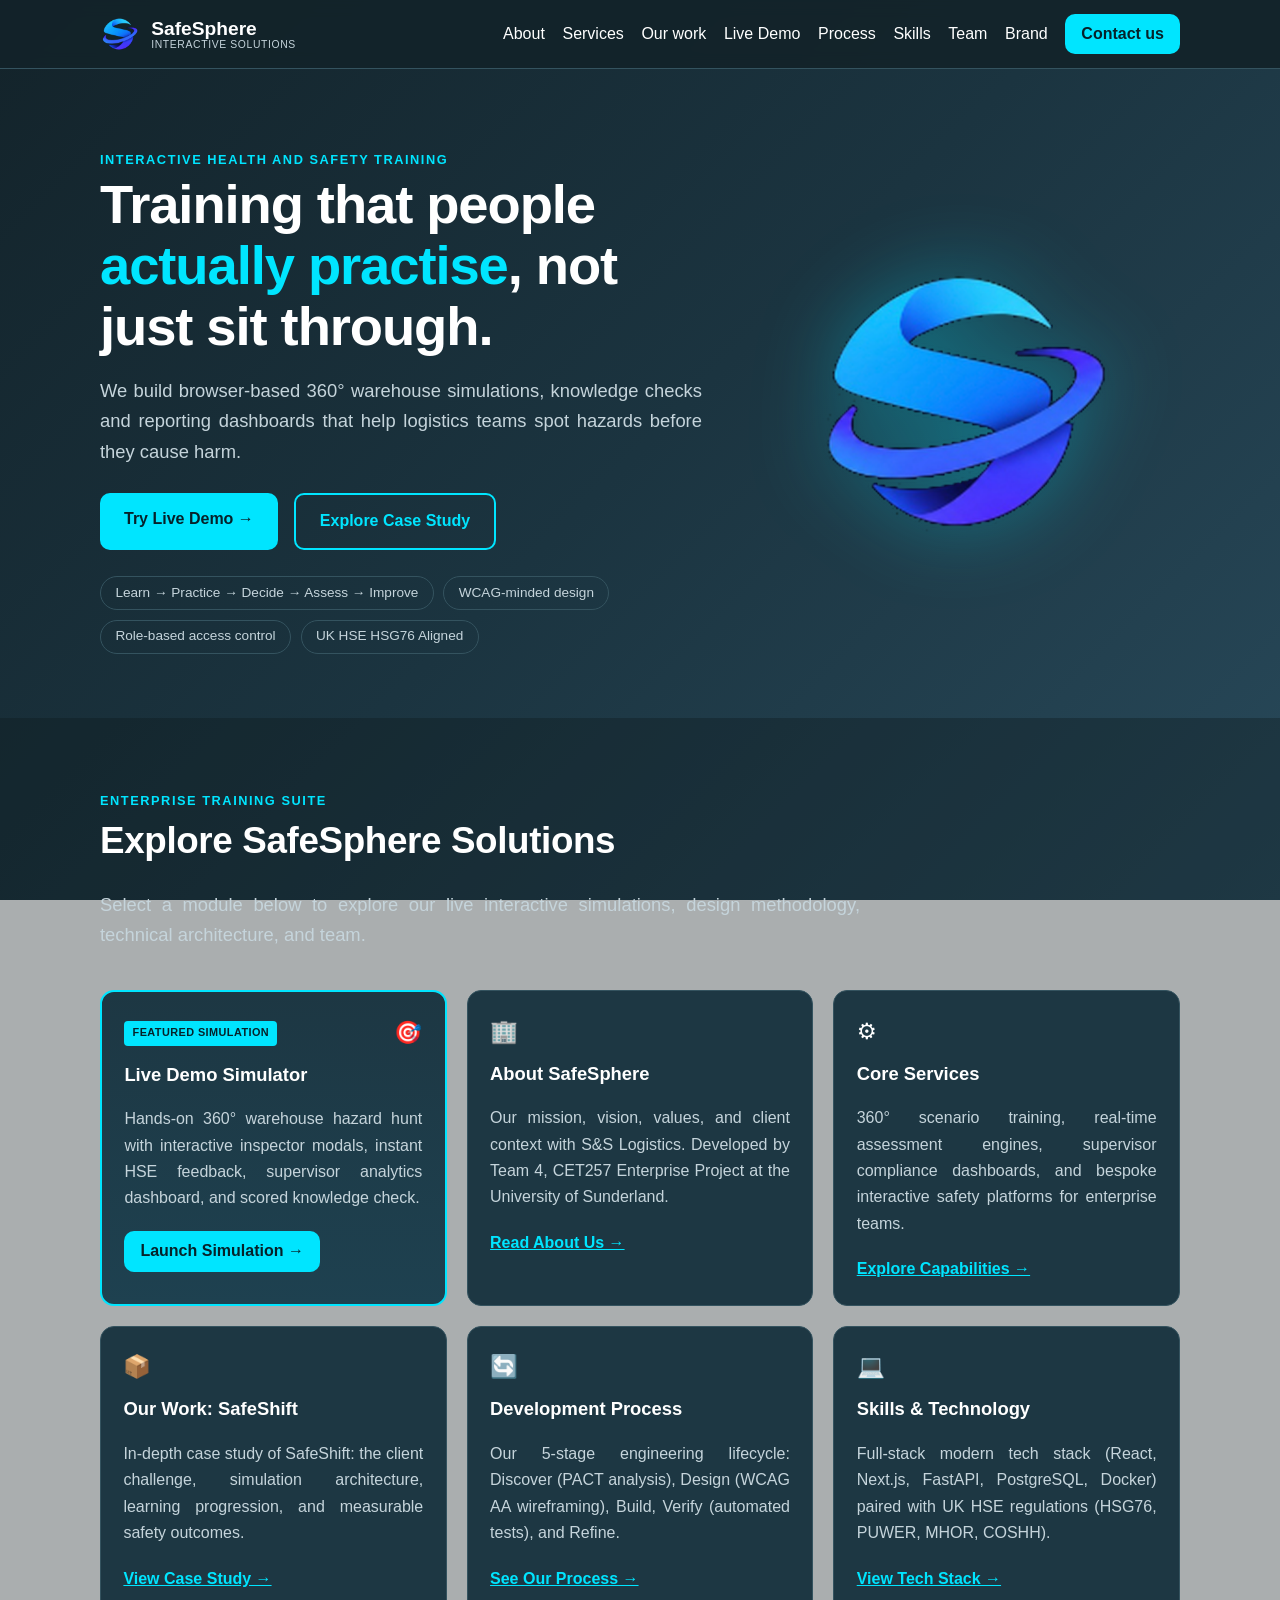
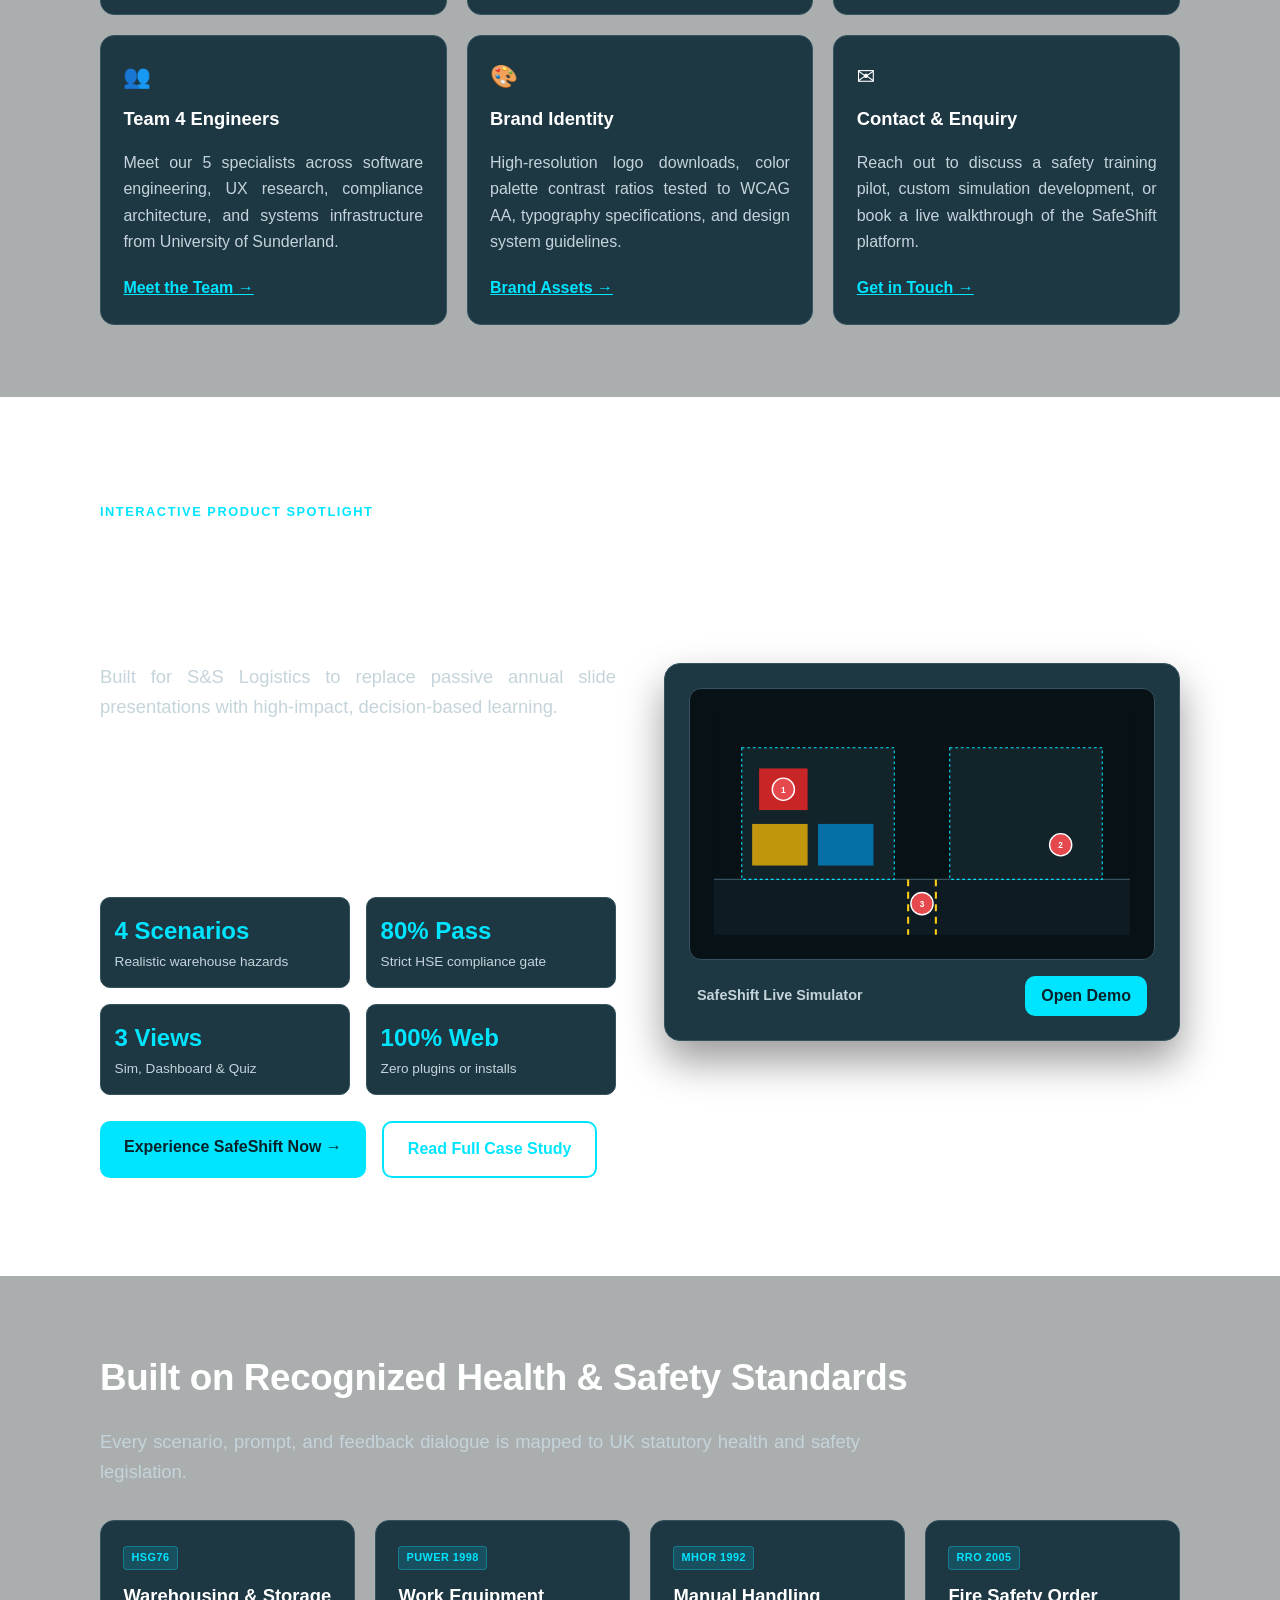
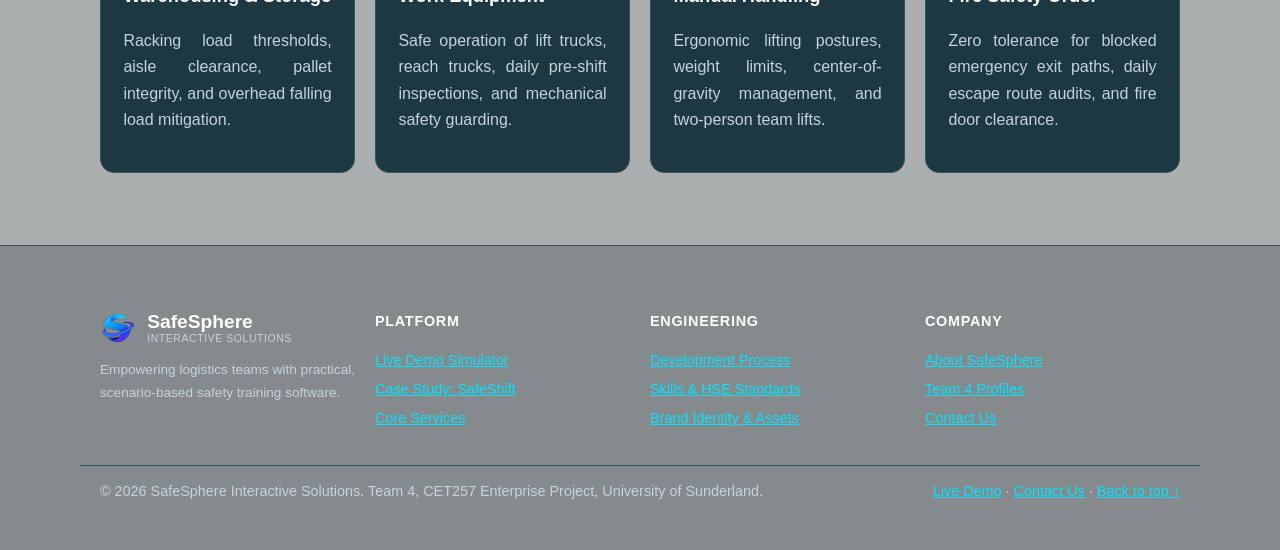
==== commit 850e5c9f: "Enhance paragraph justification, update contact emails, and fix button contrast" ====
--- a/index.html
+++ b/index.html
@@ -8,7 +8,7 @@
   <meta name="theme-color" content="#13232a">
   <link rel="icon" href="favicon.svg" type="image/svg+xml">
   <link rel="icon" href="favicon.png" type="image/png">
-  <link rel="stylesheet" href="styles.css">
+  <link rel="stylesheet" href="styles.css?v=20261014_09">
   <script type="application/ld+json">
   {
     "@context": "https://schema.org",
--- a/styles.css
+++ b/styles.css
@@ -11,6 +11,8 @@
 html{scroll-behavior:smooth;scroll-padding-top:5rem}
 body{margin:0;font-family:var(--font);line-height:1.65;color:var(--fg);
   background:linear-gradient(135deg,var(--canvas),var(--mid) 50%,var(--end)) fixed}
+p, .card p, .lead, article p, .steps p, dd, .drawer-desc{text-align:justify!important;text-justify:inter-word!important}
+.role, .card .role, .person .role{text-align:center!important}
 img{max-width:100%;height:auto}
 a{color:var(--accent)}
 a:hover{color:var(--accent-h)}
@@ -30,7 +32,8 @@
 nav ul{display:flex;gap:1.1rem;align-items:center;list-style:none;margin:0;padding:0}
 nav a{color:var(--fg);text-decoration:none;font-weight:500;transition:color .15s}
 nav a:hover{color:var(--accent)}
-nav a.active,nav a[aria-current="page"]{color:var(--accent)!important;font-weight:700}
+nav a:not(.btn).active,nav a:not(.btn)[aria-current="page"]{color:var(--accent)!important;font-weight:700}
+nav a.btn.active,nav a.btn[aria-current="page"]{color:var(--on-accent)!important;background:var(--accent-h)!important;box-shadow:0 0 0 2px #fff,0 0 12px rgba(0,229,255,.5);font-weight:700}
 .menu-btn{display:none;background:none;border:1px solid var(--line);color:var(--fg);padding:.5rem .9rem;border-radius:8px;font:inherit;cursor:pointer}
 .page-hero{padding:4.5rem 0 2.5rem;border-bottom:1px solid var(--line);background:rgba(12,23,28,.35)}
 .page-hero h1{margin:.2rem 0 .6rem}
